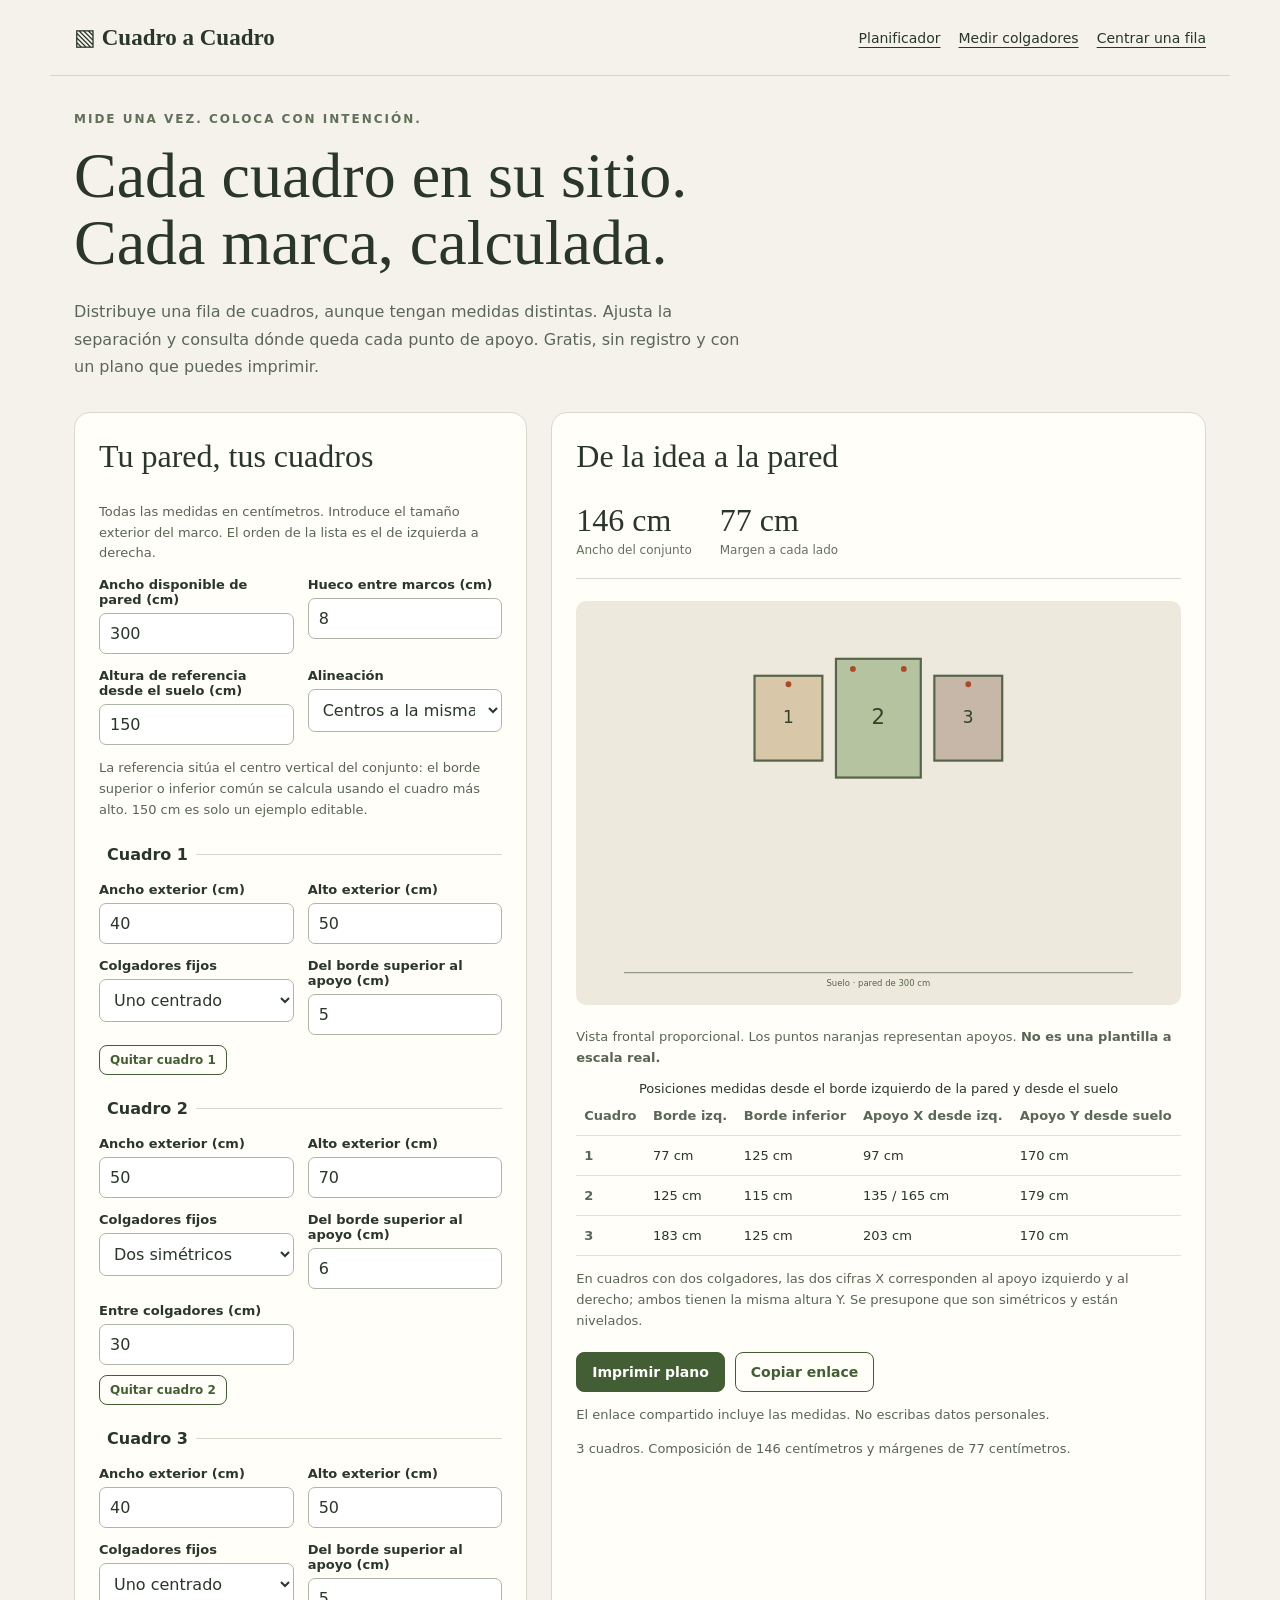
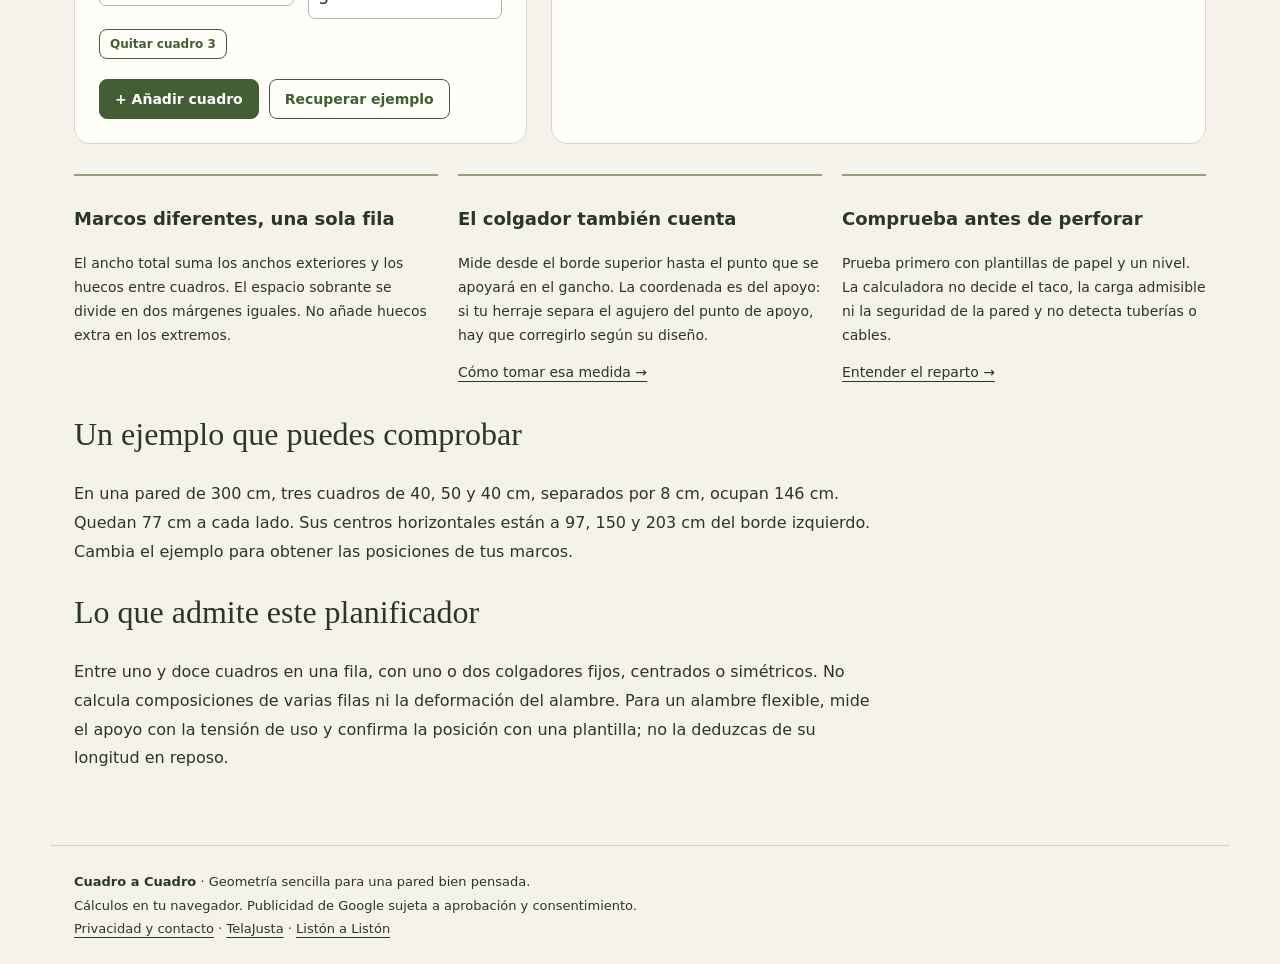
==== index.html @ 49da53df "Publicar planificador de cuadros completo" ====
<!doctype html><html lang="es"><head><meta charset="utf-8"><meta name="viewport" content="width=device-width,initial-scale=1"><meta name="theme-color" content="#435e35"><title>Calculadora para colgar cuadros de distintos tamaños | Cuadro a Cuadro</title><meta name="description" content="Centra una fila de cuadros de distintos tamaños. Calcula separación, márgenes y posiciones de uno o dos colgadores, con vista previa y plano imprimible."><link rel="canonical" href="https://ilga25.github.io/cuadro-a-cuadro/"><link rel="icon" href="favicon.svg" type="image/svg+xml"><link rel="stylesheet" href="style.css"><script async src="https://pagead2.googlesyndication.com/pagead/js/adsbygoogle.js?client=ca-pub-2632653491273997" crossorigin="anonymous"></script><script src="privacy-options.js" defer></script><script src="calc.js" defer></script><script src="app.js" defer></script><script type="application/ld+json">{"@context": "https://schema.org", "@type": "WebApplication", "name": "Cuadro a Cuadro", "url": "https://ilga25.github.io/cuadro-a-cuadro/", "applicationCategory": "UtilitiesApplication", "operatingSystem": "Any", "inLanguage": "es", "description": "Centra una fila de cuadros de distintos tama\u00f1os. Calcula separaci\u00f3n, m\u00e1rgenes y posiciones de uno o dos colgadores, con vista previa y plano imprimible.", "offers": {"@type": "Offer", "price": "0", "priceCurrency": "EUR"}}</script></head><body><a class="skip" href="#main">Saltar al contenido</a><header><a href="./">▧ Cuadro a Cuadro</a><nav aria-label="Principal"><a href="./">Planificador</a><a href="medir-colgadores.html">Medir colgadores</a><a href="centrar-cuadros.html">Centrar una fila</a></nav></header><main id="main"><p class="eyebrow">Mide una vez. Coloca con intención.</p><h1>Cada cuadro en su sitio.<br>Cada marca, calculada.</h1><p class="intro">Distribuye una fila de cuadros, aunque tengan medidas distintas. Ajusta la separación y consulta dónde queda cada punto de apoyo. Gratis, sin registro y con un plano que puedes imprimir.</p><div class="workspace"><section class="panel inputs" aria-labelledby="input-title"><h2 id="input-title">Tu pared, tus cuadros</h2><p class="small">Todas las medidas en centímetros. Introduce el tamaño exterior del marco. El orden de la lista es el de izquierda a derecha.</p><form id="form"><div class="fields"><label>Ancho disponible de pared (cm)<input id="wall" type="number" min="1" max="2000" step="0.1" required></label><label>Hueco entre marcos (cm)<input id="gap" type="number" min="0" max="200" step="0.1" required></label><label>Altura de referencia desde el suelo (cm)<input id="center" type="number" min="0" max="1000" step="0.1" required></label><label>Alineación<select id="align"><option value="center">Centros a la misma altura</option><option value="top">Bordes superiores alineados</option><option value="bottom">Bordes inferiores alineados</option></select></label></div><p class="small">La referencia sitúa el centro vertical del conjunto: el borde superior o inferior común se calcula usando el cuadro más alto. 150 cm es solo un ejemplo editable.</p><div id="frames"></div><div class="actions"><button type="button" id="add">+ Añadir cuadro</button><button type="button" id="reset" class="secondary">Recuperar ejemplo</button></div></form></section><section class="panel" aria-labelledby="result-title"><h2 id="result-title">De la idea a la pared</h2><noscript>Activa JavaScript para calcular. Las guías de medición se pueden consultar sin él.</noscript><p id="error" role="alert" hidden></p><div id="result"><div class="metrics"><div><strong id="total">—</strong><span>Ancho del conjunto</span></div><div><strong id="margin">—</strong><span>Margen a cada lado</span></div></div><div id="drawing" class="drawing"></div><p class="small">Vista frontal proporcional. Los puntos naranjas representan apoyos. <strong>No es una plantilla a escala real.</strong></p><div class="table-wrap"><table><caption>Posiciones medidas desde el borde izquierdo de la pared y desde el suelo</caption><thead><tr><th scope="col">Cuadro</th><th scope="col">Borde izq.</th><th scope="col">Borde inferior</th><th scope="col">Apoyo X desde izq.</th><th scope="col">Apoyo Y desde suelo</th></tr></thead><tbody id="positions"></tbody></table></div><p class="small">En cuadros con dos colgadores, las dos cifras X corresponden al apoyo izquierdo y al derecho; ambos tienen la misma altura Y. Se presupone que son simétricos y están nivelados.</p></div><div class="actions"><button id="print" type="button">Imprimir plano</button><button id="share" type="button" class="secondary">Copiar enlace</button></div><p class="small">El enlace compartido incluye las medidas. No escribas datos personales.</p><p id="feedback" role="status"></p><label id="share-label"><input id="share-url" aria-label="Enlace para compartir el plano" readonly hidden></label><p id="live-status" role="status" class="small"></p></section></div><div class="cards"><article><h3>Marcos diferentes, una sola fila</h3><p>El ancho total suma los anchos exteriores y los huecos entre cuadros. El espacio sobrante se divide en dos márgenes iguales. No añade huecos extra en los extremos.</p></article><article><h3>El colgador también cuenta</h3><p>Mide desde el borde superior hasta el punto que se apoyará en el gancho. La coordenada es del apoyo: si tu herraje separa el agujero del punto de apoyo, hay que corregirlo según su diseño.</p><a href="medir-colgadores.html">Cómo tomar esa medida →</a></article><article><h3>Comprueba antes de perforar</h3><p>Prueba primero con plantillas de papel y un nivel. La calculadora no decide el taco, la carga admisible ni la seguridad de la pared y no detecta tuberías o cables.</p><a href="centrar-cuadros.html">Entender el reparto →</a></article></div><section class="reading no-print"><h2>Un ejemplo que puedes comprobar</h2><p>En una pared de 300 cm, tres cuadros de 40, 50 y 40 cm, separados por 8 cm, ocupan 146 cm. Quedan 77 cm a cada lado. Sus centros horizontales están a 97, 150 y 203 cm del borde izquierdo. Cambia el ejemplo para obtener las posiciones de tus marcos.</p><h2>Lo que admite este planificador</h2><p>Entre uno y doce cuadros en una fila, con uno o dos colgadores fijos, centrados o simétricos. No calcula composiciones de varias filas ni la deformación del alambre. Para un alambre flexible, mide el apoyo con la tensión de uso y confirma la posición con una plantilla; no la deduzcas de su longitud en reposo.</p></section></main><footer><strong>Cuadro a Cuadro</strong> · Geometría sencilla para una pared bien pensada.<br>Cálculos en tu navegador. Publicidad de Google sujeta a aprobación y consentimiento.<br><a href="privacidad.html">Privacidad y contacto</a> · <a href="https://ilga25.github.io/telajusta/">TelaJusta</a> · <a href="https://ilga25.github.io/liston-a-liston/">Listón a Listón</a><div><button type="button" id="privacy-options" class="secondary" hidden>Opciones de privacidad</button></div></footer></body></html>
---- style.css ----
:root{font-family:system-ui,sans-serif;color:#293629;background:#f5f2eb;font-synthesis:none}*{box-sizing:border-box}body{margin:0}a{color:inherit;text-underline-offset:4px}header,main,footer{max-width:1180px;margin:auto;padding:24px}header{display:flex;justify-content:space-between;align-items:center;gap:20px;border-bottom:1px solid #d3d6c9}header>a{font:700 23px Georgia,serif;text-decoration:none}nav{display:flex;gap:18px;font-size:14px}.eyebrow{color:#62705a;font-size:12px;letter-spacing:2px;font-weight:700;text-transform:uppercase}h1{font:clamp(38px,5vw,66px)/1.05 Georgia,serif;font-weight:400;max-width:850px;margin:16px 0 22px}h2{font:32px/1.2 Georgia,serif}h3{font-size:18px}.intro{max-width:690px;line-height:1.7;color:#5a6657}.workspace{display:grid;grid-template-columns:minmax(330px,0.9fr) minmax(420px,1.3fr);gap:24px;margin-top:32px}.panel{background:#fffef9;border:1px solid #d6d9cb;border-radius:16px;padding:24px;min-width:0}.panel h2{margin-top:0}.fields{display:grid;grid-template-columns:1fr 1fr;gap:14px}label{font-size:13px;font-weight:600;display:block}input,select{display:block;width:100%;min-width:0;margin:6px 0 0;border:1px solid #aeb7a7;border-radius:7px;padding:10px;font:16px system-ui;background:white;color:#293629}input:focus,select:focus,button:focus-visible{outline:3px solid #b8ce84;outline-offset:2px}.frame{border:0;border-top:1px solid #d6d9cb;margin:24px 0 0;padding:18px 0 0}.frame legend{font-weight:700;padding:0 8px}.small{font-size:13px;color:#596553;line-height:1.6}button,.button{border:1px solid #435e35;border-radius:8px;background:#435e35;color:white;font:600 14px system-ui;padding:11px 15px;cursor:pointer;text-decoration:none;display:inline-block}button.secondary{background:transparent;color:#435e35}.actions{display:flex;gap:10px;flex-wrap:wrap;margin-top:20px}button:disabled{opacity:.5;cursor:default}.remove{margin-top:10px;font-size:12px;padding:7px 10px}.metrics{display:flex;gap:28px;flex-wrap:wrap;border-bottom:1px solid #d6d9cb;padding-bottom:20px}.metrics strong{display:block;font:32px Georgia,serif}.metrics span{font-size:12px;color:#65715d}.drawing{margin:22px 0;background:#edeadd;border-radius:10px;padding:12px}svg{display:block;width:100%;height:auto;max-height:380px}.table-wrap{overflow:auto}table{border-collapse:collapse;width:100%;font-size:13px}th,td{padding:12px 8px;text-align:left;border-bottom:1px solid #e0e2d8;white-space:nowrap}th{color:#5a6657}#error{padding:15px;background:#fbe8db;border-left:4px solid #ad4e25;color:#753518}#feedback{font-size:13px}.reading{max-width:800px;line-height:1.8}.cards{display:grid;grid-template-columns:repeat(3,1fr);gap:20px;margin:30px 0}.cards article{border-top:2px solid #8fa36c;padding-top:10px;line-height:1.7;font-size:14px}footer{font-size:13px;border-top:1px solid #d3d6c9;line-height:1.8;margin-top:32px}.skip{position:absolute;top:-60px}.skip:focus{top:8px;background:white;padding:12px;z-index:5}[hidden]{display:none!important}@media(max-width:850px){.workspace{grid-template-columns:1fr}.cards{grid-template-columns:1fr}header{align-items:flex-start;flex-direction:column}h1{font-size:44px}}@media(max-width:420px){main,header,footer{padding:18px}.panel{padding:17px}nav{gap:12px;font-size:12px}}@media print{header,footer,.inputs,.actions,.cards,.intro,.eyebrow,.no-print{display:none}body{background:white}main{padding:0}.workspace{display:block;margin:0}.panel{border:none;padding:0}h1{font-size:28px}svg{max-height:300px}table{font-size:11px}tr{break-inside:avoid}}
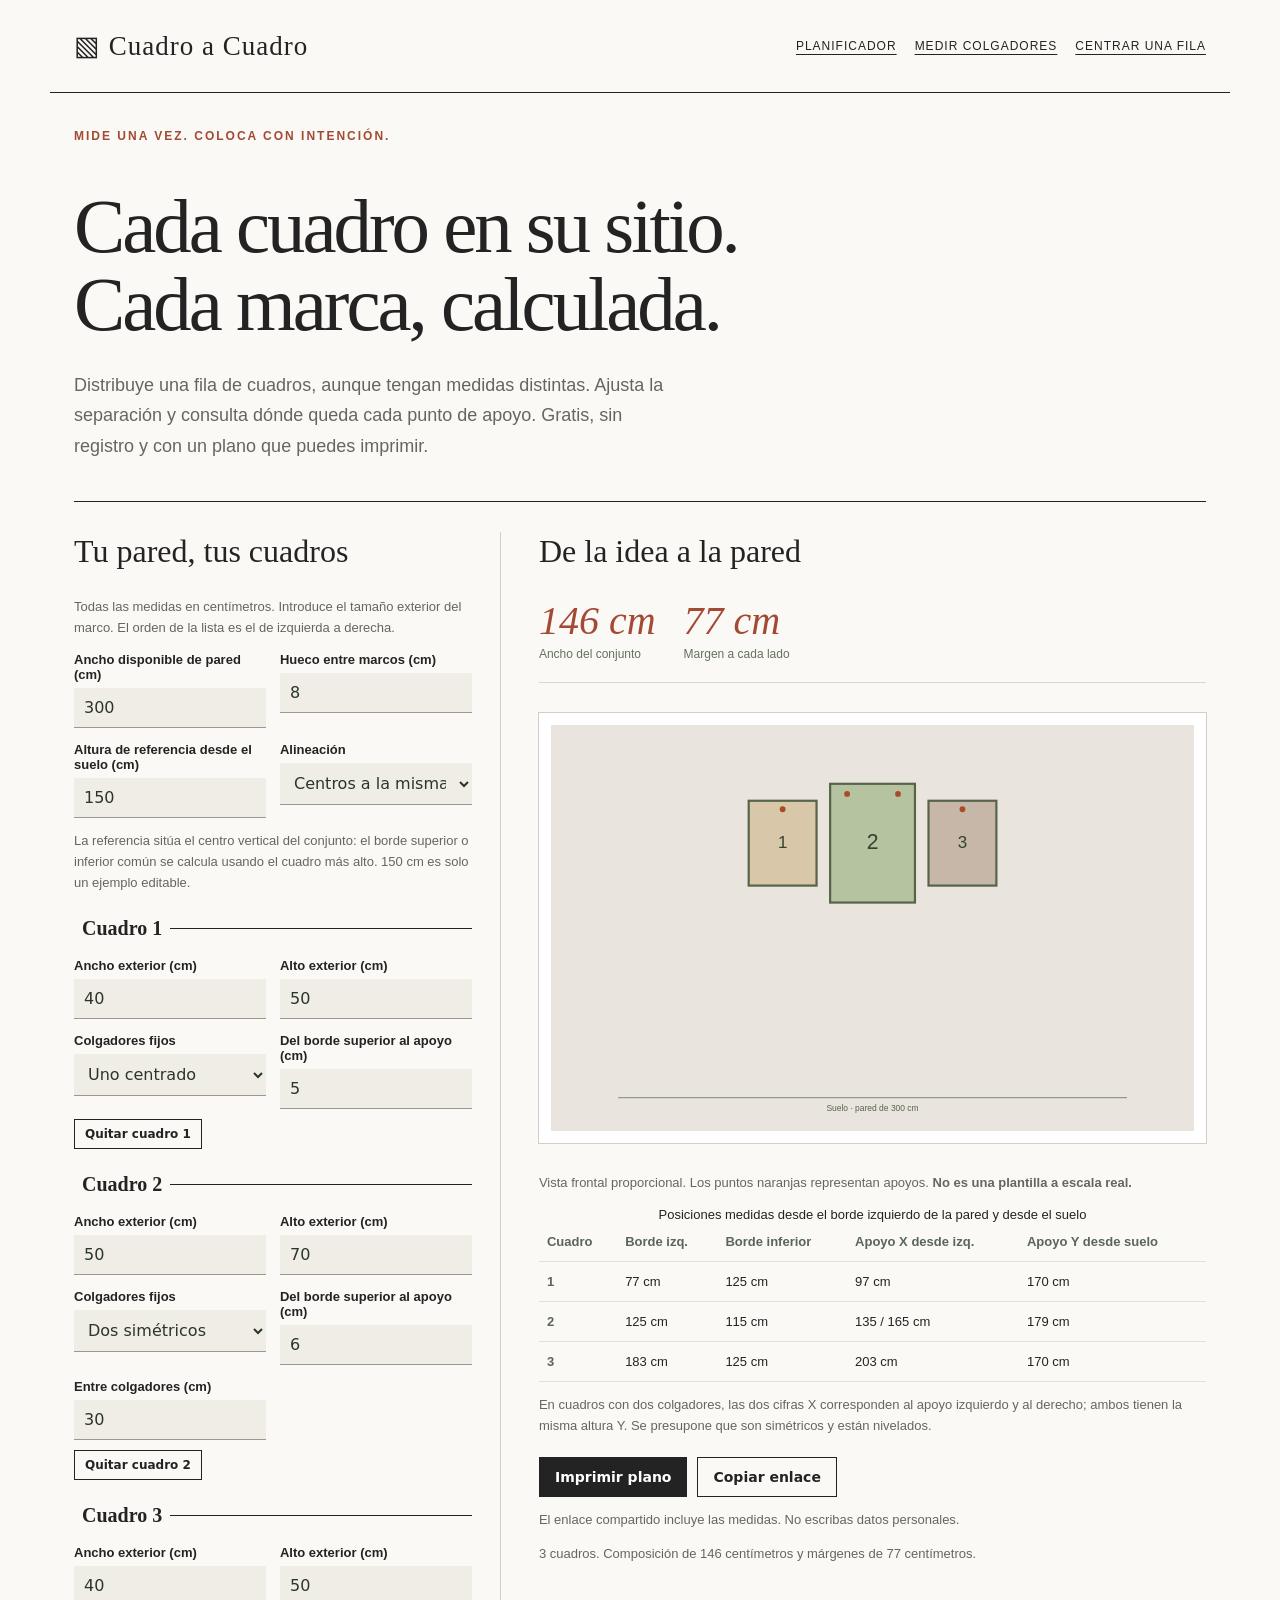
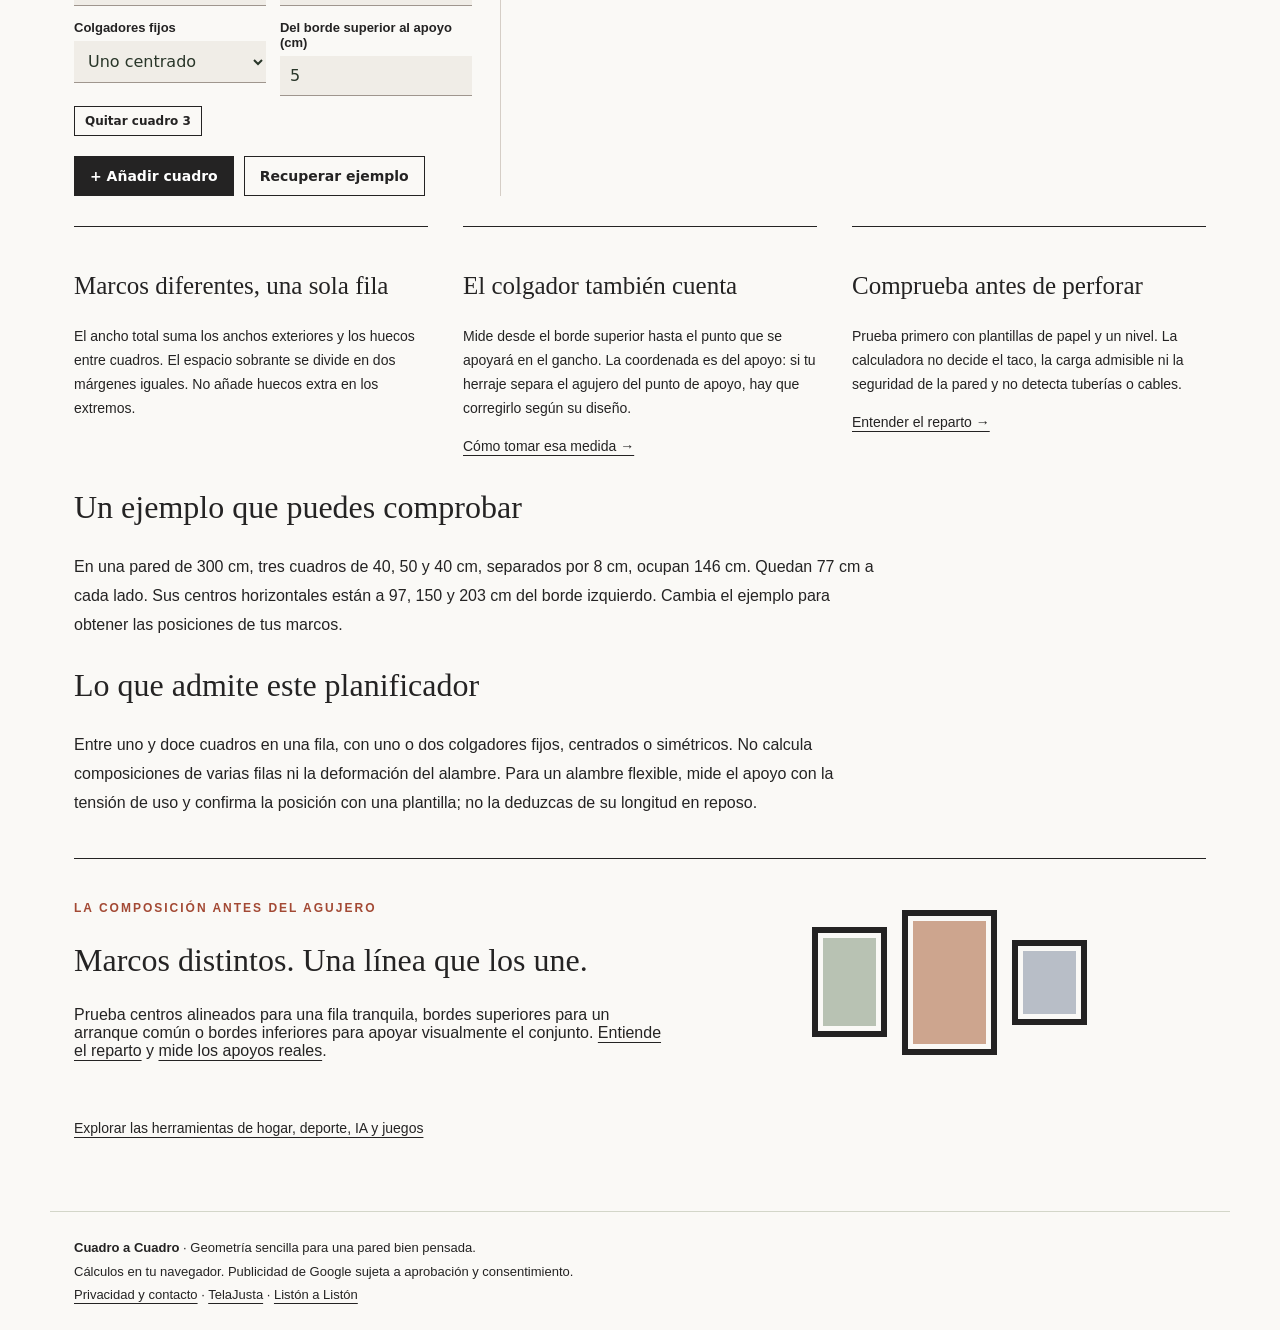
==== commit 12d389b6: "Identidad visual y SEO de Cuadro a Cuadro" ====
--- a/index.html
+++ b/index.html
@@ -1 +1 @@
-<!doctype html><html lang="es"><head><meta charset="utf-8"><meta name="viewport" content="width=device-width,initial-scale=1"><meta name="theme-color" content="#435e35"><title>Calculadora para colgar cuadros de distintos tamaños | Cuadro a Cuadro</title><meta name="description" content="Centra una fila de cuadros de distintos tamaños. Calcula separación, márgenes y posiciones de uno o dos colgadores, con vista previa y plano imprimible."><link rel="canonical" href="https://ilga25.github.io/cuadro-a-cuadro/"><link rel="icon" href="favicon.svg" type="image/svg+xml"><link rel="stylesheet" href="style.css"><script async src="https://pagead2.googlesyndication.com/pagead/js/adsbygoogle.js?client=ca-pub-2632653491273997" crossorigin="anonymous"></script><script src="privacy-options.js" defer></script><script src="calc.js" defer></script><script src="app.js" defer></script><script type="application/ld+json">{"@context": "https://schema.org", "@type": "WebApplication", "name": "Cuadro a Cuadro", "url": "https://ilga25.github.io/cuadro-a-cuadro/", "applicationCategory": "UtilitiesApplication", "operatingSystem": "Any", "inLanguage": "es", "description": "Centra una fila de cuadros de distintos tama\u00f1os. Calcula separaci\u00f3n, m\u00e1rgenes y posiciones de uno o dos colgadores, con vista previa y plano imprimible.", "offers": {"@type": "Offer", "price": "0", "priceCurrency": "EUR"}}</script></head><body><a class="skip" href="#main">Saltar al contenido</a><header><a href="./">▧ Cuadro a Cuadro</a><nav aria-label="Principal"><a href="./">Planificador</a><a href="medir-colgadores.html">Medir colgadores</a><a href="centrar-cuadros.html">Centrar una fila</a></nav></header><main id="main"><p class="eyebrow">Mide una vez. Coloca con intención.</p><h1>Cada cuadro en su sitio.<br>Cada marca, calculada.</h1><p class="intro">Distribuye una fila de cuadros, aunque tengan medidas distintas. Ajusta la separación y consulta dónde queda cada punto de apoyo. Gratis, sin registro y con un plano que puedes imprimir.</p><div class="workspace"><section class="panel inputs" aria-labelledby="input-title"><h2 id="input-title">Tu pared, tus cuadros</h2><p class="small">Todas las medidas en centímetros. Introduce el tamaño exterior del marco. El orden de la lista es el de izquierda a derecha.</p><form id="form"><div class="fields"><label>Ancho disponible de pared (cm)<input id="wall" type="number" min="1" max="2000" step="0.1" required></label><label>Hueco entre marcos (cm)<input id="gap" type="number" min="0" max="200" step="0.1" required></label><label>Altura de referencia desde el suelo (cm)<input id="center" type="number" min="0" max="1000" step="0.1" required></label><label>Alineación<select id="align"><option value="center">Centros a la misma altura</option><option value="top">Bordes superiores alineados</option><option value="bottom">Bordes inferiores alineados</option></select></label></div><p class="small">La referencia sitúa el centro vertical del conjunto: el borde superior o inferior común se calcula usando el cuadro más alto. 150 cm es solo un ejemplo editable.</p><div id="frames"></div><div class="actions"><button type="button" id="add">+ Añadir cuadro</button><button type="button" id="reset" class="secondary">Recuperar ejemplo</button></div></form></section><section class="panel" aria-labelledby="result-title"><h2 id="result-title">De la idea a la pared</h2><noscript>Activa JavaScript para calcular. Las guías de medición se pueden consultar sin él.</noscript><p id="error" role="alert" hidden></p><div id="result"><div class="metrics"><div><strong id="total">—</strong><span>Ancho del conjunto</span></div><div><strong id="margin">—</strong><span>Margen a cada lado</span></div></div><div id="drawing" class="drawing"></div><p class="small">Vista frontal proporcional. Los puntos naranjas representan apoyos. <strong>No es una plantilla a escala real.</strong></p><div class="table-wrap"><table><caption>Posiciones medidas desde el borde izquierdo de la pared y desde el suelo</caption><thead><tr><th scope="col">Cuadro</th><th scope="col">Borde izq.</th><th scope="col">Borde inferior</th><th scope="col">Apoyo X desde izq.</th><th scope="col">Apoyo Y desde suelo</th></tr></thead><tbody id="positions"></tbody></table></div><p class="small">En cuadros con dos colgadores, las dos cifras X corresponden al apoyo izquierdo y al derecho; ambos tienen la misma altura Y. Se presupone que son simétricos y están nivelados.</p></div><div class="actions"><button id="print" type="button">Imprimir plano</button><button id="share" type="button" class="secondary">Copiar enlace</button></div><p class="small">El enlace compartido incluye las medidas. No escribas datos personales.</p><p id="feedback" role="status"></p><label id="share-label"><input id="share-url" aria-label="Enlace para compartir el plano" readonly hidden></label><p id="live-status" role="status" class="small"></p></section></div><div class="cards"><article><h3>Marcos diferentes, una sola fila</h3><p>El ancho total suma los anchos exteriores y los huecos entre cuadros. El espacio sobrante se divide en dos márgenes iguales. No añade huecos extra en los extremos.</p></article><article><h3>El colgador también cuenta</h3><p>Mide desde el borde superior hasta el punto que se apoyará en el gancho. La coordenada es del apoyo: si tu herraje separa el agujero del punto de apoyo, hay que corregirlo según su diseño.</p><a href="medir-colgadores.html">Cómo tomar esa medida →</a></article><article><h3>Comprueba antes de perforar</h3><p>Prueba primero con plantillas de papel y un nivel. La calculadora no decide el taco, la carga admisible ni la seguridad de la pared y no detecta tuberías o cables.</p><a href="centrar-cuadros.html">Entender el reparto →</a></article></div><section class="reading no-print"><h2>Un ejemplo que puedes comprobar</h2><p>En una pared de 300 cm, tres cuadros de 40, 50 y 40 cm, separados por 8 cm, ocupan 146 cm. Quedan 77 cm a cada lado. Sus centros horizontales están a 97, 150 y 203 cm del borde izquierdo. Cambia el ejemplo para obtener las posiciones de tus marcos.</p><h2>Lo que admite este planificador</h2><p>Entre uno y doce cuadros en una fila, con uno o dos colgadores fijos, centrados o simétricos. No calcula composiciones de varias filas ni la deformación del alambre. Para un alambre flexible, mide el apoyo con la tensión de uso y confirma la posición con una plantilla; no la deduzcas de su longitud en reposo.</p></section></main><footer><strong>Cuadro a Cuadro</strong> · Geometría sencilla para una pared bien pensada.<br>Cálculos en tu navegador. Publicidad de Google sujeta a aprobación y consentimiento.<br><a href="privacidad.html">Privacidad y contacto</a> · <a href="https://ilga25.github.io/telajusta/">TelaJusta</a> · <a href="https://ilga25.github.io/liston-a-liston/">Listón a Listón</a><div><button type="button" id="privacy-options" class="secondary" hidden>Opciones de privacidad</button></div></footer></body></html>+<!doctype html><html lang="es"><head><meta charset="utf-8"><meta name="viewport" content="width=device-width,initial-scale=1"><meta name="theme-color" content="#435e35"><title>Calculadora para colgar cuadros de distintos tamaños | Cuadro a Cuadro</title><meta name="description" content="Centra una fila de cuadros de distintos tamaños. Calcula separación, márgenes y posiciones de uno o dos colgadores, con vista previa y plano imprimible."><link rel="canonical" href="https://ilga25.github.io/cuadro-a-cuadro/"><link rel="icon" href="favicon.svg" type="image/svg+xml"><link rel="stylesheet" href="style.css"><script async src="https://pagead2.googlesyndication.com/pagead/js/adsbygoogle.js?client=ca-pub-2632653491273997" crossorigin="anonymous"></script><script src="privacy-options.js" defer></script><script src="calc.js" defer></script><script src="app.js" defer></script><script type="application/ld+json">{"@context": "https://schema.org", "@type": "WebApplication", "name": "Cuadro a Cuadro", "url": "https://ilga25.github.io/cuadro-a-cuadro/", "applicationCategory": "UtilitiesApplication", "operatingSystem": "Any", "inLanguage": "es", "description": "Centra una fila de cuadros de distintos tama\u00f1os. Calcula separaci\u00f3n, m\u00e1rgenes y posiciones de uno o dos colgadores, con vista previa y plano imprimible.", "offers": {"@type": "Offer", "price": "0", "priceCurrency": "EUR"}}</script><meta property="og:url" content="https://ilga25.github.io/cuadro-a-cuadro/"><meta property="og:locale" content="es_ES"><meta name="twitter:card" content="summary"><meta property="og:title" content="Calculadora para colgar cuadros de distintos tamaños | Cuadro a Cuadro"><meta property="og:type" content="website"><meta property="og:description" content="Centra una fila de cuadros de distintos tamaños. Calcula separación, márgenes y posiciones de uno o dos colgadores, con vista previa y plano imprimible."></head><body><a class="skip" href="#main">Saltar al contenido</a><header><a href="./">▧ Cuadro a Cuadro</a><nav aria-label="Principal"><a href="./">Planificador</a><a href="medir-colgadores.html">Medir colgadores</a><a href="centrar-cuadros.html">Centrar una fila</a></nav></header><main id="main"><p class="eyebrow">Mide una vez. Coloca con intención.</p><h1>Cada cuadro en su sitio.<br>Cada marca, calculada.</h1><p class="intro">Distribuye una fila de cuadros, aunque tengan medidas distintas. Ajusta la separación y consulta dónde queda cada punto de apoyo. Gratis, sin registro y con un plano que puedes imprimir.</p><div class="workspace"><section class="panel inputs" aria-labelledby="input-title"><h2 id="input-title">Tu pared, tus cuadros</h2><p class="small">Todas las medidas en centímetros. Introduce el tamaño exterior del marco. El orden de la lista es el de izquierda a derecha.</p><form id="form"><div class="fields"><label>Ancho disponible de pared (cm)<input id="wall" type="number" min="1" max="2000" step="0.1" required></label><label>Hueco entre marcos (cm)<input id="gap" type="number" min="0" max="200" step="0.1" required></label><label>Altura de referencia desde el suelo (cm)<input id="center" type="number" min="0" max="1000" step="0.1" required></label><label>Alineación<select id="align"><option value="center">Centros a la misma altura</option><option value="top">Bordes superiores alineados</option><option value="bottom">Bordes inferiores alineados</option></select></label></div><p class="small">La referencia sitúa el centro vertical del conjunto: el borde superior o inferior común se calcula usando el cuadro más alto. 150 cm es solo un ejemplo editable.</p><div id="frames"></div><div class="actions"><button type="button" id="add">+ Añadir cuadro</button><button type="button" id="reset" class="secondary">Recuperar ejemplo</button></div></form></section><section class="panel" aria-labelledby="result-title"><h2 id="result-title">De la idea a la pared</h2><noscript>Activa JavaScript para calcular. Las guías de medición se pueden consultar sin él.</noscript><p id="error" role="alert" hidden></p><div id="result"><div class="metrics"><div><strong id="total">—</strong><span>Ancho del conjunto</span></div><div><strong id="margin">—</strong><span>Margen a cada lado</span></div></div><div id="drawing" class="drawing"></div><p class="small">Vista frontal proporcional. Los puntos naranjas representan apoyos. <strong>No es una plantilla a escala real.</strong></p><div class="table-wrap"><table><caption>Posiciones medidas desde el borde izquierdo de la pared y desde el suelo</caption><thead><tr><th scope="col">Cuadro</th><th scope="col">Borde izq.</th><th scope="col">Borde inferior</th><th scope="col">Apoyo X desde izq.</th><th scope="col">Apoyo Y desde suelo</th></tr></thead><tbody id="positions"></tbody></table></div><p class="small">En cuadros con dos colgadores, las dos cifras X corresponden al apoyo izquierdo y al derecho; ambos tienen la misma altura Y. Se presupone que son simétricos y están nivelados.</p></div><div class="actions"><button id="print" type="button">Imprimir plano</button><button id="share" type="button" class="secondary">Copiar enlace</button></div><p class="small">El enlace compartido incluye las medidas. No escribas datos personales.</p><p id="feedback" role="status"></p><label id="share-label"><input id="share-url" aria-label="Enlace para compartir el plano" readonly hidden></label><p id="live-status" role="status" class="small"></p></section></div><div class="cards"><article><h3>Marcos diferentes, una sola fila</h3><p>El ancho total suma los anchos exteriores y los huecos entre cuadros. El espacio sobrante se divide en dos márgenes iguales. No añade huecos extra en los extremos.</p></article><article><h3>El colgador también cuenta</h3><p>Mide desde el borde superior hasta el punto que se apoyará en el gancho. La coordenada es del apoyo: si tu herraje separa el agujero del punto de apoyo, hay que corregirlo según su diseño.</p><a href="medir-colgadores.html">Cómo tomar esa medida →</a></article><article><h3>Comprueba antes de perforar</h3><p>Prueba primero con plantillas de papel y un nivel. La calculadora no decide el taco, la carga admisible ni la seguridad de la pared y no detecta tuberías o cables.</p><a href="centrar-cuadros.html">Entender el reparto →</a></article></div><section class="reading no-print"><h2>Un ejemplo que puedes comprobar</h2><p>En una pared de 300 cm, tres cuadros de 40, 50 y 40 cm, separados por 8 cm, ocupan 146 cm. Quedan 77 cm a cada lado. Sus centros horizontales están a 97, 150 y 203 cm del borde izquierdo. Cambia el ejemplo para obtener las posiciones de tus marcos.</p><h2>Lo que admite este planificador</h2><p>Entre uno y doce cuadros en una fila, con uno o dos colgadores fijos, centrados o simétricos. No calcula composiciones de varias filas ni la deformación del alambre. Para un alambre flexible, mide el apoyo con la tensión de uso y confirma la posición con una plantilla; no la deduzcas de su longitud en reposo.</p></section><!-- EXTRA IDENTIDAD --><section class="gallery-note"><div><p class="eyebrow">La composición antes del agujero</p><h2>Marcos distintos. Una línea que los une.</h2><p>Prueba centros alineados para una fila tranquila, bordes superiores para un arranque común o bordes inferiores para apoyar visualmente el conjunto. <a href="centrar-cuadros.html">Entiende el reparto</a> y <a href="medir-colgadores.html">mide los apoyos reales</a>.</p></div><div class="gallery-shapes" aria-hidden="true"><i></i><i></i><i></i></div></section><p class="related-tool"><a href="https://ilga25.github.io/herramientas.html">Explorar las herramientas de hogar, deporte, IA y juegos</a></p><!-- FIN EXTRA IDENTIDAD --></main><footer><strong>Cuadro a Cuadro</strong> · Geometría sencilla para una pared bien pensada.<br>Cálculos en tu navegador. Publicidad de Google sujeta a aprobación y consentimiento.<br><a href="privacidad.html">Privacidad y contacto</a> · <a href="https://ilga25.github.io/telajusta/">TelaJusta</a> · <a href="https://ilga25.github.io/liston-a-liston/">Listón a Listón</a><div><button type="button" id="privacy-options" class="secondary" hidden>Opciones de privacidad</button></div></footer></body></html>
--- a/style.css
+++ b/style.css
@@ -1 +1,14 @@
 :root{font-family:system-ui,sans-serif;color:#293629;background:#f5f2eb;font-synthesis:none}*{box-sizing:border-box}body{margin:0}a{color:inherit;text-underline-offset:4px}header,main,footer{max-width:1180px;margin:auto;padding:24px}header{display:flex;justify-content:space-between;align-items:center;gap:20px;border-bottom:1px solid #d3d6c9}header>a{font:700 23px Georgia,serif;text-decoration:none}nav{display:flex;gap:18px;font-size:14px}.eyebrow{color:#62705a;font-size:12px;letter-spacing:2px;font-weight:700;text-transform:uppercase}h1{font:clamp(38px,5vw,66px)/1.05 Georgia,serif;font-weight:400;max-width:850px;margin:16px 0 22px}h2{font:32px/1.2 Georgia,serif}h3{font-size:18px}.intro{max-width:690px;line-height:1.7;color:#5a6657}.workspace{display:grid;grid-template-columns:minmax(330px,0.9fr) minmax(420px,1.3fr);gap:24px;margin-top:32px}.panel{background:#fffef9;border:1px solid #d6d9cb;border-radius:16px;padding:24px;min-width:0}.panel h2{margin-top:0}.fields{display:grid;grid-template-columns:1fr 1fr;gap:14px}label{font-size:13px;font-weight:600;display:block}input,select{display:block;width:100%;min-width:0;margin:6px 0 0;border:1px solid #aeb7a7;border-radius:7px;padding:10px;font:16px system-ui;background:white;color:#293629}input:focus,select:focus,button:focus-visible{outline:3px solid #b8ce84;outline-offset:2px}.frame{border:0;border-top:1px solid #d6d9cb;margin:24px 0 0;padding:18px 0 0}.frame legend{font-weight:700;padding:0 8px}.small{font-size:13px;color:#596553;line-height:1.6}button,.button{border:1px solid #435e35;border-radius:8px;background:#435e35;color:white;font:600 14px system-ui;padding:11px 15px;cursor:pointer;text-decoration:none;display:inline-block}button.secondary{background:transparent;color:#435e35}.actions{display:flex;gap:10px;flex-wrap:wrap;margin-top:20px}button:disabled{opacity:.5;cursor:default}.remove{margin-top:10px;font-size:12px;padding:7px 10px}.metrics{display:flex;gap:28px;flex-wrap:wrap;border-bottom:1px solid #d6d9cb;padding-bottom:20px}.metrics strong{display:block;font:32px Georgia,serif}.metrics span{font-size:12px;color:#65715d}.drawing{margin:22px 0;background:#edeadd;border-radius:10px;padding:12px}svg{display:block;width:100%;height:auto;max-height:380px}.table-wrap{overflow:auto}table{border-collapse:collapse;width:100%;font-size:13px}th,td{padding:12px 8px;text-align:left;border-bottom:1px solid #e0e2d8;white-space:nowrap}th{color:#5a6657}#error{padding:15px;background:#fbe8db;border-left:4px solid #ad4e25;color:#753518}#feedback{font-size:13px}.reading{max-width:800px;line-height:1.8}.cards{display:grid;grid-template-columns:repeat(3,1fr);gap:20px;margin:30px 0}.cards article{border-top:2px solid #8fa36c;padding-top:10px;line-height:1.7;font-size:14px}footer{font-size:13px;border-top:1px solid #d3d6c9;line-height:1.8;margin-top:32px}.skip{position:absolute;top:-60px}.skip:focus{top:8px;background:white;padding:12px;z-index:5}[hidden]{display:none!important}@media(max-width:850px){.workspace{grid-template-columns:1fr}.cards{grid-template-columns:1fr}header{align-items:flex-start;flex-direction:column}h1{font-size:44px}}@media(max-width:420px){main,header,footer{padding:18px}.panel{padding:17px}nav{gap:12px;font-size:12px}}@media print{header,footer,.inputs,.actions,.cards,.intro,.eyebrow,.no-print{display:none}body{background:white}main{padding:0}.workspace{display:block;margin:0}.panel{border:none;padding:0}h1{font-size:28px}svg{max-height:300px}table{font-size:11px}tr{break-inside:avoid}}
+
+
+
+/* IDENTIDAD PROPIA 2026-10-21 */
+
+.hero-copy{min-width:0}.brand-art{min-width:0;align-self:center}.brand-art svg{display:block;width:100%;height:220px}.feature-strip{display:flex;flex-wrap:wrap;gap:12px;padding:20px 0;margin:16px 0 26px;border-block:1px solid currentColor}.feature-strip span{font-size:12px;font-weight:700;letter-spacing:.8px}.feature-strip a{color:inherit}#feature-viz{margin:0 0 24px;padding:22px;background:color-mix(in srgb,var(--accent) 7%,transparent);border-radius:12px}.viz-title{font-size:11px;font-weight:800;letter-spacing:1.5px;margin:0 0 16px}.viz-caption{font-size:12px;line-height:1.7}.stack{display:flex;height:35px;overflow:hidden;border:1px solid currentColor;border-radius:6px}.stack i{display:block;min-width:0}.viz-key{display:flex;gap:15px;flex-wrap:wrap;margin-top:15px;font-size:12px}.viz-key span{display:flex;align-items:center;gap:6px}.viz-key i{width:10px;height:10px;border-radius:50%}.round-path{display:flex;flex-wrap:wrap;gap:10px}.round-path span{display:flex;flex-direction:column;padding:14px;border:1px solid currentColor;font-size:12px}.round-path b{font-size:23px}.pool-lanes{display:grid;grid-template-columns:repeat(4,1fr);gap:5px;background:#1f9fb3;padding:12px;border:4px solid #91dce4}.pool-lanes span{display:flex;justify-content:space-between;padding:9px 5px;border-bottom:2px dashed #d8f4f1;font-size:12px;color:white;gap:6px}.pool-lanes em{font-style:normal}.minute-bars{display:grid;gap:8px}.minute-bars>div,.chance-bars>div{display:grid;grid-template-columns:35px 1fr 55px;align-items:center;gap:9px;font-size:12px}.minute-bars i,.chance-bars i{height:15px;background:linear-gradient(to right,var(--accent) var(--fill),#8a9a9c20 var(--fill));border-radius:3px}.chance-bars{display:grid;gap:12px}.chance-bars>div{grid-template-columns:28px 1fr 75px}.editor-legend{display:flex;gap:18px;font:12px ui-monospace,monospace;flex-wrap:wrap}.faq-custom{margin:45px 0;max-width:850px}.faq-custom details{padding:17px 0;border-top:1px solid currentColor}.faq-custom summary{font-weight:700;cursor:pointer}.faq-custom p{font-size:14px;line-height:1.8}.related-tool{font-size:14px;line-height:1.8;margin-top:25px}#feature-viz svg{width:100%;max-height:340px;display:block}header a,button{transition:transform .16s ease,background .16s ease}button:hover{transform:translateY(-1px)}@media(prefers-reduced-motion:reduce){*{transition:none!important;scroll-behavior:auto!important}}@media(max-width:800px){.hero{grid-template-columns:1fr!important;padding:24px!important}.brand-art svg{height:150px}.fields{grid-template-columns:1fr 1fr!important}.workspace{grid-template-columns:1fr!important}.inputs,.output{order:initial!important}.metrics{gap:18px}.hero h1{font-size:40px!important;letter-spacing:-1px!important}.pool-lanes{grid-template-columns:repeat(2,1fr)}.feature-strip{gap:10px}header{position:static!important}}@media(max-width:430px){.fields{grid-template-columns:1fr!important}.hero h1{font-size:35px!important}.hero{padding:20px!important}.panel{padding:18px!important}nav{gap:12px!important}}@media print{.brand-art,.feature-strip,.faq-custom,.related-tool{display:none!important}#feature-viz{break-inside:avoid;color:black!important;background:white!important}.stack{height:18px}body,.panel,.output,.inputs{background:white!important;color:black!important}.small,.viz-caption,.viz-title{color:black!important}}
+
+@media(max-width:800px){.cards{grid-template-columns:1fr!important}.cards article{min-width:0;overflow-wrap:anywhere}.reading{max-width:100%}nav{flex-wrap:wrap!important}}
+
+
+body{background:#faf9f6;color:#242323;font-family:Arial,sans-serif}header{border:0;border-bottom:1px solid #242323;padding-block:30px}header>a{font:500 27px Georgia,serif;letter-spacing:1px}nav{font-size:12px;text-transform:uppercase;letter-spacing:1px}.eyebrow{color:#a34934}h1{font:400 clamp(46px,6vw,79px)/1.02 Georgia,serif;letter-spacing:-3px;max-width:850px;margin:45px 0 25px}.intro{font-size:18px;color:#6a6460;max-width:600px}.workspace{grid-template-columns:.8fr 1.25fr;gap:38px;border-top:1px solid #242323;padding-top:30px;margin-top:40px}.panel{border:0;border-radius:0;background:transparent;padding:0}.inputs{border-right:1px solid #d5cec6;padding-right:28px}.fields input,.fields select{border:0;border-bottom:1px solid #9f968e;border-radius:0;background:#f0ede7}.metrics strong{font:italic 40px Georgia,serif;color:#a34934}.drawing{padding:25px;background:#e9e4dd;border-radius:0;box-shadow:inset 0 0 0 12px #fff,0 0 0 1px #d5cec6;margin:30px 0}.frame{border-top:1px solid #242323}.frame legend{font-family:Georgia,serif;font-size:20px}.cards{grid-template-columns:1fr 1fr 1fr;gap:35px}.cards article{border-top:1px solid #242323;padding-top:20px}.cards h3{font:25px Georgia,serif}.gallery-note{display:grid;grid-template-columns:1.15fr 1fr;gap:30px;align-items:center;border-top:1px solid #242323;margin:40px 0;padding-top:30px}.gallery-shapes{display:flex;align-items:center;gap:15px;justify-content:center}.gallery-shapes i{display:block;border:6px solid #242323;box-shadow:inset 0 0 0 5px #faf9f6;background:#b8c2b3;width:75px;height:110px}.gallery-shapes i:nth-child(2){height:145px;width:95px;background:#cda58e}.gallery-shapes i:nth-child(3){height:85px;background:#b8bec7}button{background:#242323;border-color:#242323;border-radius:0}.secondary{color:#242323!important;border-color:#242323!important}.small{color:#6a6460}@media(max-width:850px){.inputs{border:0;padding:0}.gallery-note{grid-template-columns:1fr}h1{font-size:48px;letter-spacing:-2px}}
+
+@media print{thead,tbody tr:nth-child(even),th,td{background:white!important;color:black!important}.atelier-note,.workshop-strip,.gallery-note,.blueprint-note,#feature-viz{display:none!important}}
